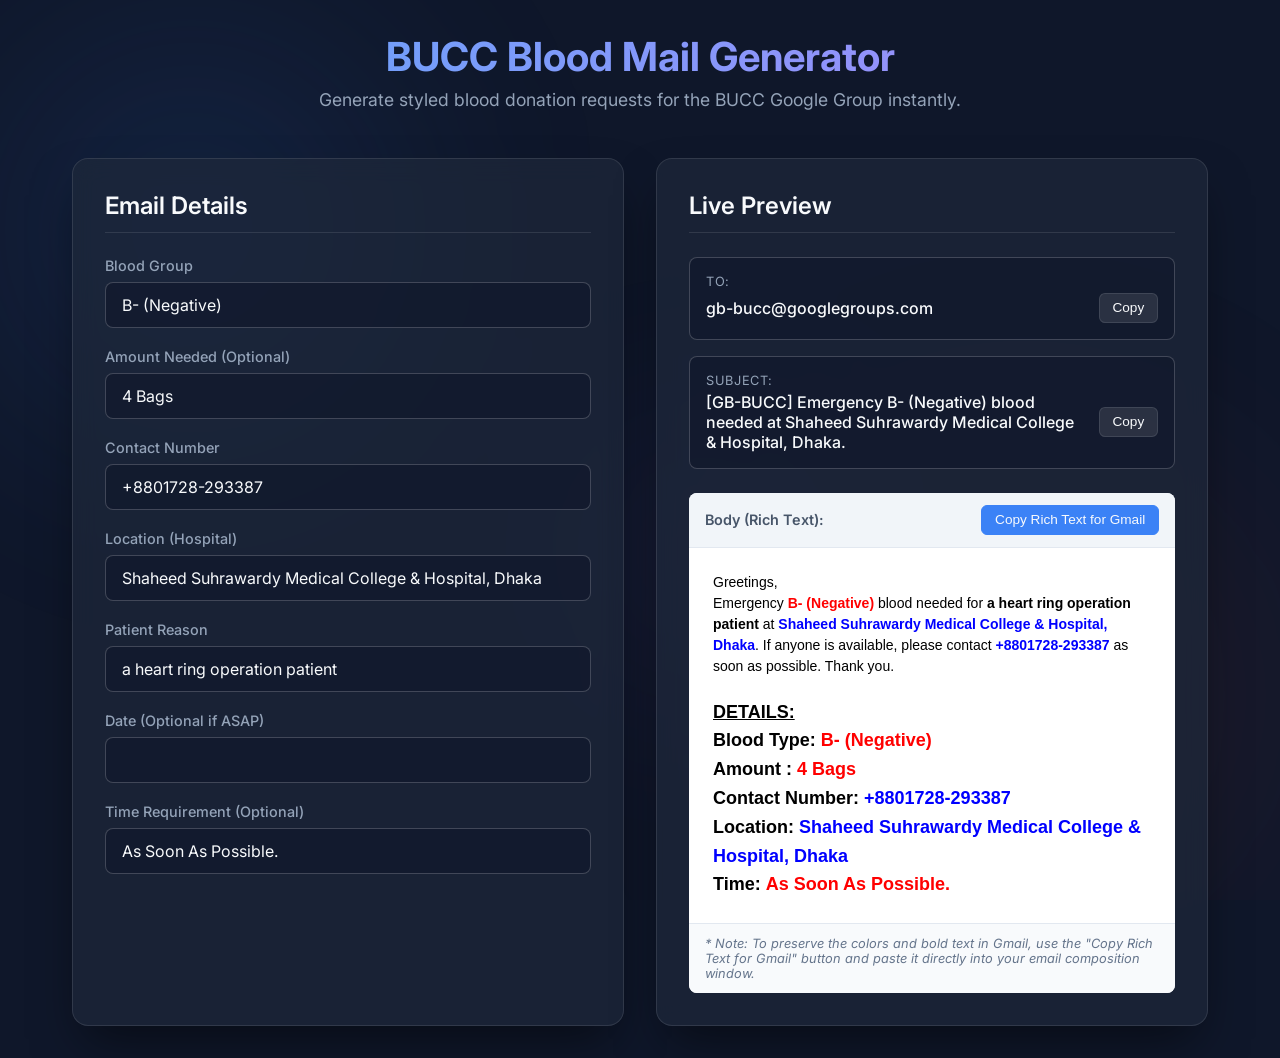
==== index.html @ 95b5dd66 "Initial commit for BUCC Blood Mail Generator" ====
<!DOCTYPE html>
<html lang="en">
<head>
    <meta charset="UTF-8">
    <meta name="viewport" content="width=device-width, initial-scale=1.0">
    <title>BUCC Blood Mail Generator</title>
    <link rel="preconnect" href="https://fonts.googleapis.com">
    <link rel="preconnect" href="https://fonts.gstatic.com" crossorigin>
    <link href="https://fonts.googleapis.com/css2?family=Inter:wght@300;400;500;600;700&display=swap" rel="stylesheet">
    <link rel="stylesheet" href="style.css">
</head>
<body>
    <div class="background-shapes">
        <div class="shape shape-1"></div>
        <div class="shape shape-2"></div>
        <div class="shape shape-3"></div>
    </div>

    <div class="container">
        <header>
            <h1>BUCC Blood Mail Generator</h1>
            <p>Generate styled blood donation requests for the BUCC Google Group instantly.</p>
        </header>

        <main class="app-layout">
            <section class="input-section glass-panel">
                <h2>Email Details</h2>
                <form id="emailForm">
                    <div class="form-group">
                        <label for="bloodGroup">Blood Group</label>
                        <input type="text" id="bloodGroup" value="B- (Negative)" required>
                    </div>

                    <div class="form-group">
                        <label for="amount">Amount Needed (Optional)</label>
                        <input type="text" id="amount" value="4 Bags">
                    </div>
                    
                    <div class="form-group">
                        <label for="phone">Contact Number</label>
                        <input type="text" id="phone" value="+8801728-293387" required>
                    </div>

                    <div class="form-group">
                        <label for="location">Location (Hospital)</label>
                        <input type="text" id="location" value="Shaheed Suhrawardy Medical College & Hospital, Dhaka" required>
                    </div>

                    <div class="form-group">
                        <label for="reason">Patient Reason</label>
                        <input type="text" id="reason" value="a heart ring operation patient" required>
                    </div>

                    <div class="form-group">
                        <label for="date">Date (Optional if ASAP)</label>
                        <input type="text" id="date" value="">
                    </div>

                    <div class="form-group">
                        <label for="time">Time Requirement (Optional)</label>
                        <input type="text" id="time" value="As Soon As Possible.">
                    </div>
                </form>
            </section>

            <section class="preview-section glass-panel">
                <h2>Live Preview</h2>
                
                <div class="preview-block">
                    <div class="preview-header">
                        <span class="label">To:</span>
                        <div class="copy-group">
                            <span class="value">gb-bucc@googlegroups.com</span>
                            <button class="copy-btn" data-copy="gb-bucc@googlegroups.com">Copy</button>
                        </div>
                    </div>
                    
                    <div class="preview-header">
                        <span class="label">Subject:</span>
                        <div class="copy-group">
                            <span class="value" id="previewSubject"></span>
                            <button class="copy-btn" id="copySubjectBtn">Copy</button>
                        </div>
                    </div>
                </div>

                <div class="preview-body-container">
                    <div class="preview-body-header">
                        <span class="label">Body (Rich Text):</span>
                        <button class="copy-btn primary" id="copyBodyBtn">Copy Rich Text for Gmail</button>
                    </div>
                    <div class="preview-content" id="previewBody">
                        <!-- HTML content generated here -->
                    </div>
                    <div class="helper-text">
                        * Note: To preserve the colors and bold text in Gmail, use the "Copy Rich Text for Gmail" button and paste it directly into your email composition window.
                    </div>
                </div>
            </section>
        </main>
    </div>

    <script src="script.js"></script>
</body>
</html>
---- style.css ----
/* style.css */
:root {
    --bg-color: #0f172a;
    --text-main: #f8fafc;
    --text-muted: #94a3b8;
    --glass-bg: rgba(30, 41, 59, 0.7);
    --glass-border: rgba(255, 255, 255, 0.1);
    --primary: #3b82f6;
    --primary-hover: #2563eb;
    --accent: #ef4444;
    --input-bg: rgba(15, 23, 42, 0.6);
    --input-border: rgba(255, 255, 255, 0.2);
}

* {
    box-sizing: border-box;
    margin: 0;
    padding: 0;
}

body {
    font-family: 'Inter', sans-serif;
    background-color: var(--bg-color);
    color: var(--text-main);
    min-height: 100vh;
    display: flex;
    justify-content: center;
    align-items: center;
    overflow-x: hidden;
    position: relative;
    padding: 2rem 0;
}

/* Dynamic Background Shapes */
.background-shapes {
    position: fixed;
    top: 0;
    left: 0;
    width: 100%;
    height: 100%;
    z-index: -1;
    overflow: hidden;
}

.shape {
    position: absolute;
    filter: blur(100px);
    opacity: 0.5;
    animation: float 20s infinite alternate;
}

.shape-1 {
    top: -10%;
    left: -10%;
    width: 50vw;
    height: 50vw;
    background: radial-gradient(circle, rgba(59,130,246,0.3) 0%, rgba(15,23,42,0) 70%);
}

.shape-2 {
    bottom: -20%;
    right: -10%;
    width: 60vw;
    height: 60vw;
    background: radial-gradient(circle, rgba(239,68,68,0.2) 0%, rgba(15,23,42,0) 70%);
    animation-delay: -5s;
}

.shape-3 {
    top: 40%;
    left: 40%;
    width: 30vw;
    height: 30vw;
    background: radial-gradient(circle, rgba(139,92,246,0.2) 0%, rgba(15,23,42,0) 70%);
    animation-delay: -10s;
}

@keyframes float {
    0% { transform: translate(0, 0) scale(1); }
    100% { transform: translate(10%, 10%) scale(1.1); }
}

.container {
    width: 100%;
    max-width: 1200px;
    padding: 0 2rem;
    z-index: 1;
}

header {
    text-align: center;
    margin-bottom: 3rem;
}

header h1 {
    font-size: 2.5rem;
    font-weight: 700;
    background: linear-gradient(to right, #60a5fa, #a78bfa);
    -webkit-background-clip: text;
    -webkit-text-fill-color: transparent;
    margin-bottom: 0.5rem;
}

header p {
    color: var(--text-muted);
    font-size: 1.1rem;
}

.app-layout {
    display: grid;
    grid-template-columns: 1fr 1fr;
    gap: 2rem;
}

@media (max-width: 900px) {
    .app-layout {
        grid-template-columns: 1fr;
    }
}

.glass-panel {
    background: var(--glass-bg);
    backdrop-filter: blur(12px);
    -webkit-backdrop-filter: blur(12px);
    border: 1px solid var(--glass-border);
    border-radius: 16px;
    padding: 2rem;
    box-shadow: 0 25px 50px -12px rgba(0, 0, 0, 0.5);
}

h2 {
    font-size: 1.5rem;
    margin-bottom: 1.5rem;
    font-weight: 600;
    border-bottom: 1px solid var(--glass-border);
    padding-bottom: 0.75rem;
}

.form-group {
    margin-bottom: 1.25rem;
}

.form-group label {
    display: block;
    margin-bottom: 0.5rem;
    font-size: 0.9rem;
    color: var(--text-muted);
    font-weight: 500;
}

.form-group input {
    width: 100%;
    background: var(--input-bg);
    border: 1px solid var(--input-border);
    color: var(--text-main);
    padding: 0.75rem 1rem;
    border-radius: 8px;
    font-size: 1rem;
    font-family: inherit;
    transition: all 0.3s ease;
}

.form-group input:focus {
    outline: none;
    border-color: var(--primary);
    box-shadow: 0 0 0 3px rgba(59, 130, 246, 0.2);
}

/* Preview Section */
.preview-block {
    display: flex;
    flex-direction: column;
    gap: 1rem;
    margin-bottom: 1.5rem;
}

.preview-header {
    background: var(--input-bg);
    padding: 1rem;
    border-radius: 8px;
    border: 1px solid var(--input-border);
}

.preview-header .label {
    display: block;
    font-size: 0.8rem;
    color: var(--text-muted);
    margin-bottom: 0.25rem;
    text-transform: uppercase;
    letter-spacing: 0.05em;
}

.copy-group {
    display: flex;
    justify-content: space-between;
    align-items: center;
    gap: 1rem;
}

.copy-group .value {
    font-weight: 500;
    word-break: break-word;
}

.copy-btn {
    background: rgba(255, 255, 255, 0.1);
    color: var(--text-main);
    border: 1px solid var(--glass-border);
    padding: 0.4rem 0.8rem;
    border-radius: 6px;
    cursor: pointer;
    font-size: 0.85rem;
    font-weight: 500;
    transition: all 0.2s ease;
    white-space: nowrap;
}

.copy-btn:hover {
    background: rgba(255, 255, 255, 0.2);
}

.copy-btn.primary {
    background: var(--primary);
    border-color: var(--primary);
}

.copy-btn.primary:hover {
    background: var(--primary-hover);
}

.copy-btn.success {
    background: #10b981;
    border-color: #10b981;
}

.preview-body-container {
    background: #ffffff;
    color: #000000;
    border-radius: 8px;
    overflow: hidden;
}

.preview-body-header {
    background: #f1f5f9;
    padding: 0.75rem 1rem;
    border-bottom: 1px solid #e2e8f0;
    display: flex;
    justify-content: space-between;
    align-items: center;
}

.preview-body-header .label {
    color: #475569;
    font-weight: 600;
    font-size: 0.9rem;
}

.preview-content {
    padding: 1.5rem;
    font-family: Arial, sans-serif;
    min-height: 250px;
    line-height: 1.5;
}

.helper-text {
    padding: 0.75rem 1rem;
    background: #f8fafc;
    border-top: 1px solid #e2e8f0;
    font-size: 0.8rem;
    color: #64748b;
    font-style: italic;
}
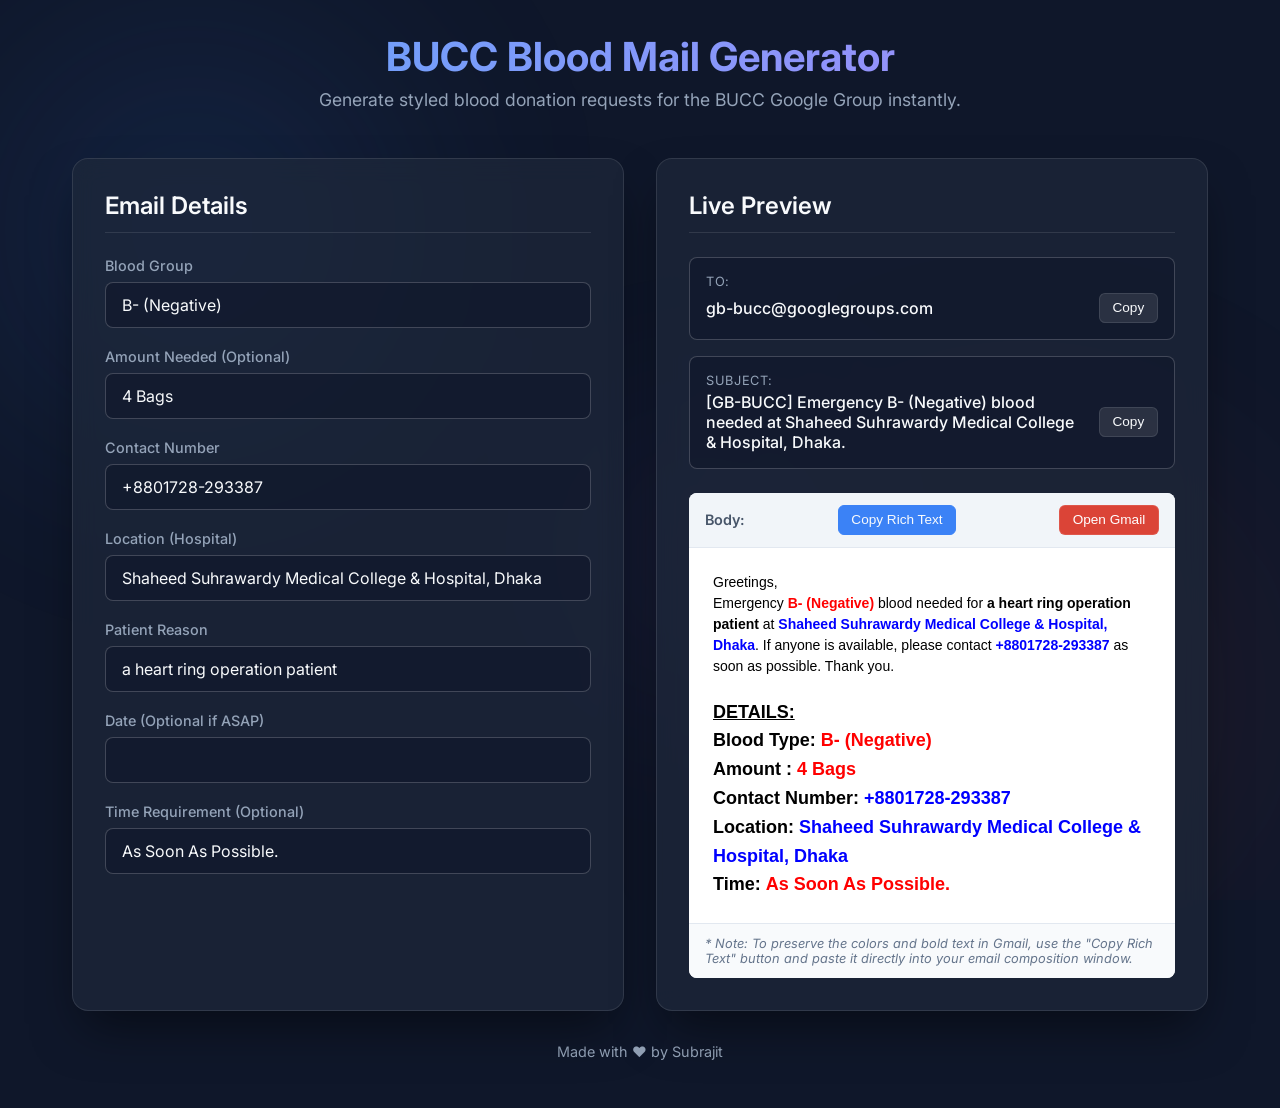
==== commit b1c3f373: "Update app launcher icon and add Made by Subrajit footer" ====
--- a/index.html
+++ b/index.html
@@ -1,5 +1,6 @@
 <!DOCTYPE html>
 <html lang="en">
+
 <head>
     <meta charset="UTF-8">
     <meta name="viewport" content="width=device-width, initial-scale=1.0">
@@ -9,6 +10,7 @@
     <link href="https://fonts.googleapis.com/css2?family=Inter:wght@300;400;500;600;700&display=swap" rel="stylesheet">
     <link rel="stylesheet" href="style.css">
 </head>
+
 <body>
     <div class="background-shapes">
         <div class="shape shape-1"></div>
@@ -35,7 +37,7 @@
                         <label for="amount">Amount Needed (Optional)</label>
                         <input type="text" id="amount" value="4 Bags">
                     </div>
-                    
+
                     <div class="form-group">
                         <label for="phone">Contact Number</label>
                         <input type="text" id="phone" value="+8801728-293387" required>
@@ -43,7 +45,8 @@
 
                     <div class="form-group">
                         <label for="location">Location (Hospital)</label>
-                        <input type="text" id="location" value="Shaheed Suhrawardy Medical College & Hospital, Dhaka" required>
+                        <input type="text" id="location" value="Shaheed Suhrawardy Medical College & Hospital, Dhaka"
+                            required>
                     </div>
 
                     <div class="form-group">
@@ -65,7 +68,7 @@
 
             <section class="preview-section glass-panel">
                 <h2>Live Preview</h2>
-                
+
                 <div class="preview-block">
                     <div class="preview-header">
                         <span class="label">To:</span>
@@ -74,7 +77,7 @@
                             <button class="copy-btn" data-copy="gb-bucc@googlegroups.com">Copy</button>
                         </div>
                     </div>
-                    
+
                     <div class="preview-header">
                         <span class="label">Subject:</span>
                         <div class="copy-group">
@@ -86,20 +89,28 @@
 
                 <div class="preview-body-container">
                     <div class="preview-body-header">
-                        <span class="label">Body (Rich Text):</span>
-                        <button class="copy-btn primary" id="copyBodyBtn">Copy Rich Text for Gmail</button>
+                        <span class="label">Body:</span>
+                        <button class="copy-btn primary" id="copyBodyBtn">Copy Rich Text</button>
+                        <button class="copy-btn" id="openGmailBtn"
+                            style="margin-left: 10px; background: #DB4437; color: white;">Open Gmail</button>
                     </div>
                     <div class="preview-content" id="previewBody">
                         <!-- HTML content generated here -->
                     </div>
                     <div class="helper-text">
-                        * Note: To preserve the colors and bold text in Gmail, use the "Copy Rich Text for Gmail" button and paste it directly into your email composition window.
+                        * Note: To preserve the colors and bold text in Gmail, use the "Copy Rich Text" button
+                        and paste it directly into your email composition window.
                     </div>
                 </div>
             </section>
         </main>
+        
+        <footer style="text-align: center; margin-top: 2rem; padding-bottom: 1rem; color: var(--text-muted); font-size: 0.9rem;">
+            Made with ❤️ by Subrajit
+        </footer>
     </div>
 
     <script src="script.js"></script>
 </body>
-</html>
+
+</html>
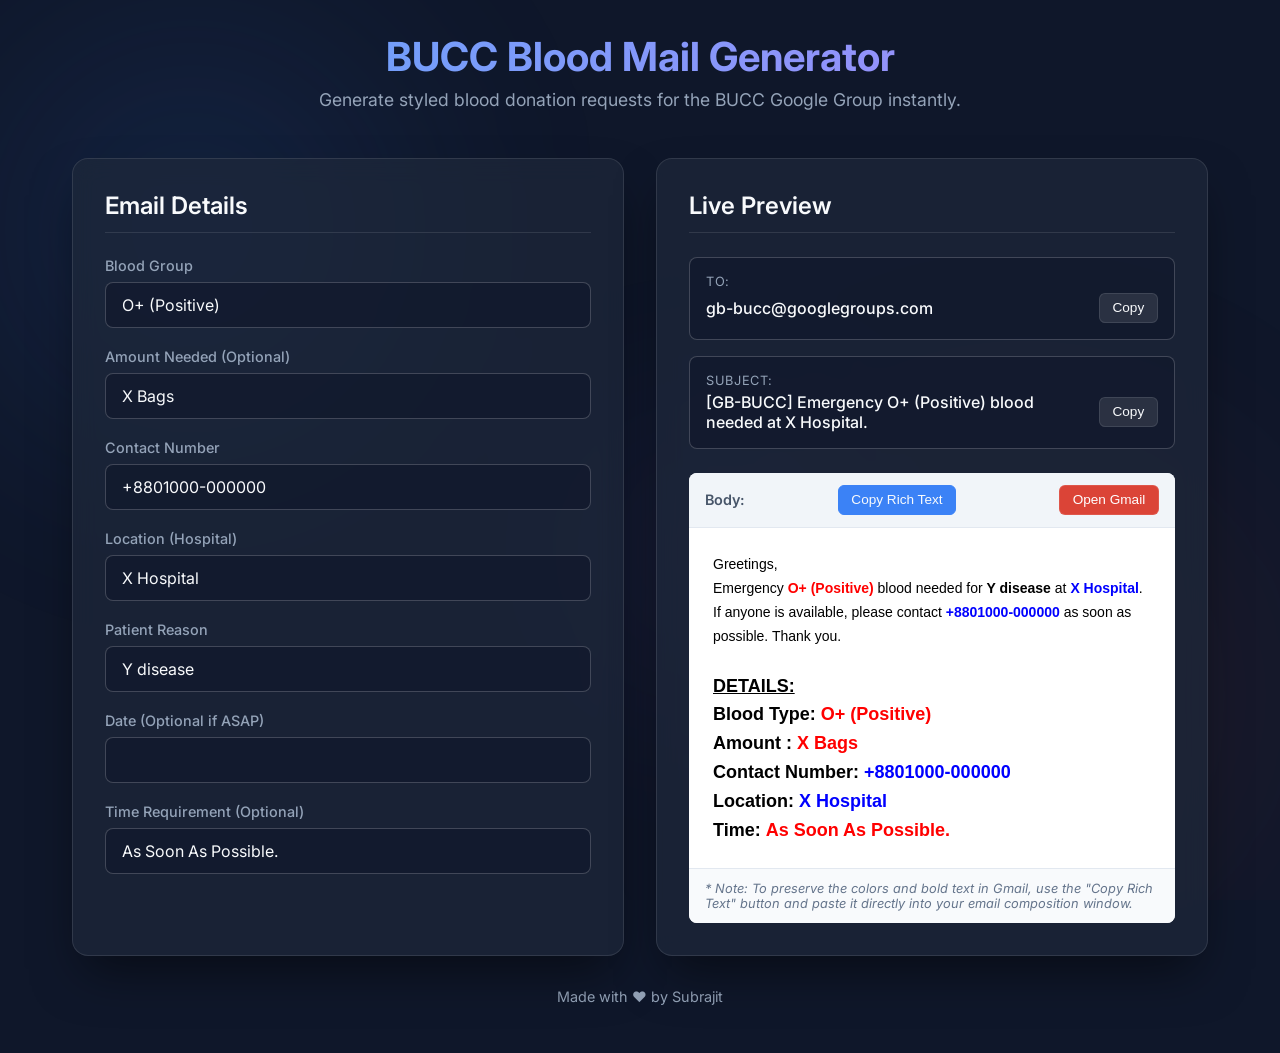
==== commit a98441e8: "Update default dummy data, fix Open Gmail web link, and add favicon" ====
--- a/index.html
+++ b/index.html
@@ -5,6 +5,7 @@
     <meta charset="UTF-8">
     <meta name="viewport" content="width=device-width, initial-scale=1.0">
     <title>BUCC Blood Mail Generator</title>
+    <link rel="icon" href="favicon.png" type="image/png">
     <link rel="preconnect" href="https://fonts.googleapis.com">
     <link rel="preconnect" href="https://fonts.gstatic.com" crossorigin>
     <link href="https://fonts.googleapis.com/css2?family=Inter:wght@300;400;500;600;700&display=swap" rel="stylesheet">
@@ -30,28 +31,28 @@
                 <form id="emailForm">
                     <div class="form-group">
                         <label for="bloodGroup">Blood Group</label>
-                        <input type="text" id="bloodGroup" value="B- (Negative)" required>
+                        <input type="text" id="bloodGroup" value="O+ (Positive)" required>
                     </div>
 
                     <div class="form-group">
                         <label for="amount">Amount Needed (Optional)</label>
-                        <input type="text" id="amount" value="4 Bags">
+                        <input type="text" id="amount" value="X Bags">
                     </div>
 
                     <div class="form-group">
                         <label for="phone">Contact Number</label>
-                        <input type="text" id="phone" value="+8801728-293387" required>
+                        <input type="text" id="phone" value="+8801000-000000" required>
                     </div>
 
                     <div class="form-group">
                         <label for="location">Location (Hospital)</label>
-                        <input type="text" id="location" value="Shaheed Suhrawardy Medical College & Hospital, Dhaka"
+                        <input type="text" id="location" value="X Hospital"
                             required>
                     </div>
 
                     <div class="form-group">
                         <label for="reason">Patient Reason</label>
-                        <input type="text" id="reason" value="a heart ring operation patient" required>
+                        <input type="text" id="reason" value="Y disease" required>
                     </div>
 
                     <div class="form-group">
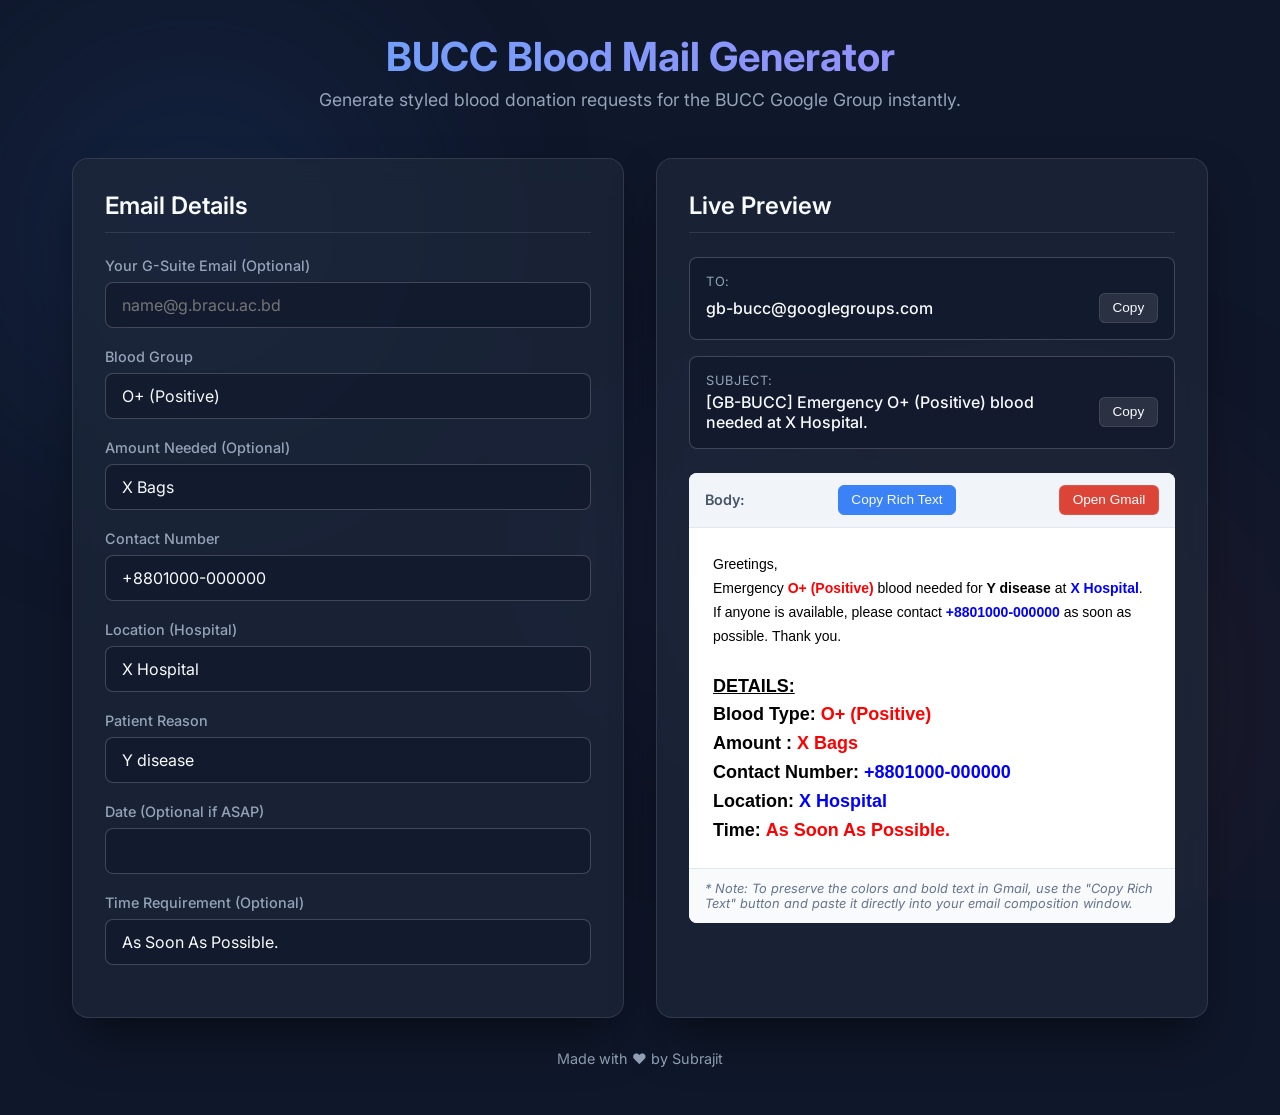
==== commit f310b5e9: "Add Sender Email field for G-Suite account switching" ====
--- a/index.html
+++ b/index.html
@@ -29,6 +29,11 @@
             <section class="input-section glass-panel">
                 <h2>Email Details</h2>
                 <form id="emailForm">
+                    <div class="form-group">
+                        <label for="senderEmail">Your G-Suite Email (Optional)</label>
+                        <input type="email" id="senderEmail" placeholder="name@g.bracu.ac.bd">
+                    </div>
+
                     <div class="form-group">
                         <label for="bloodGroup">Blood Group</label>
                         <input type="text" id="bloodGroup" value="O+ (Positive)" required>
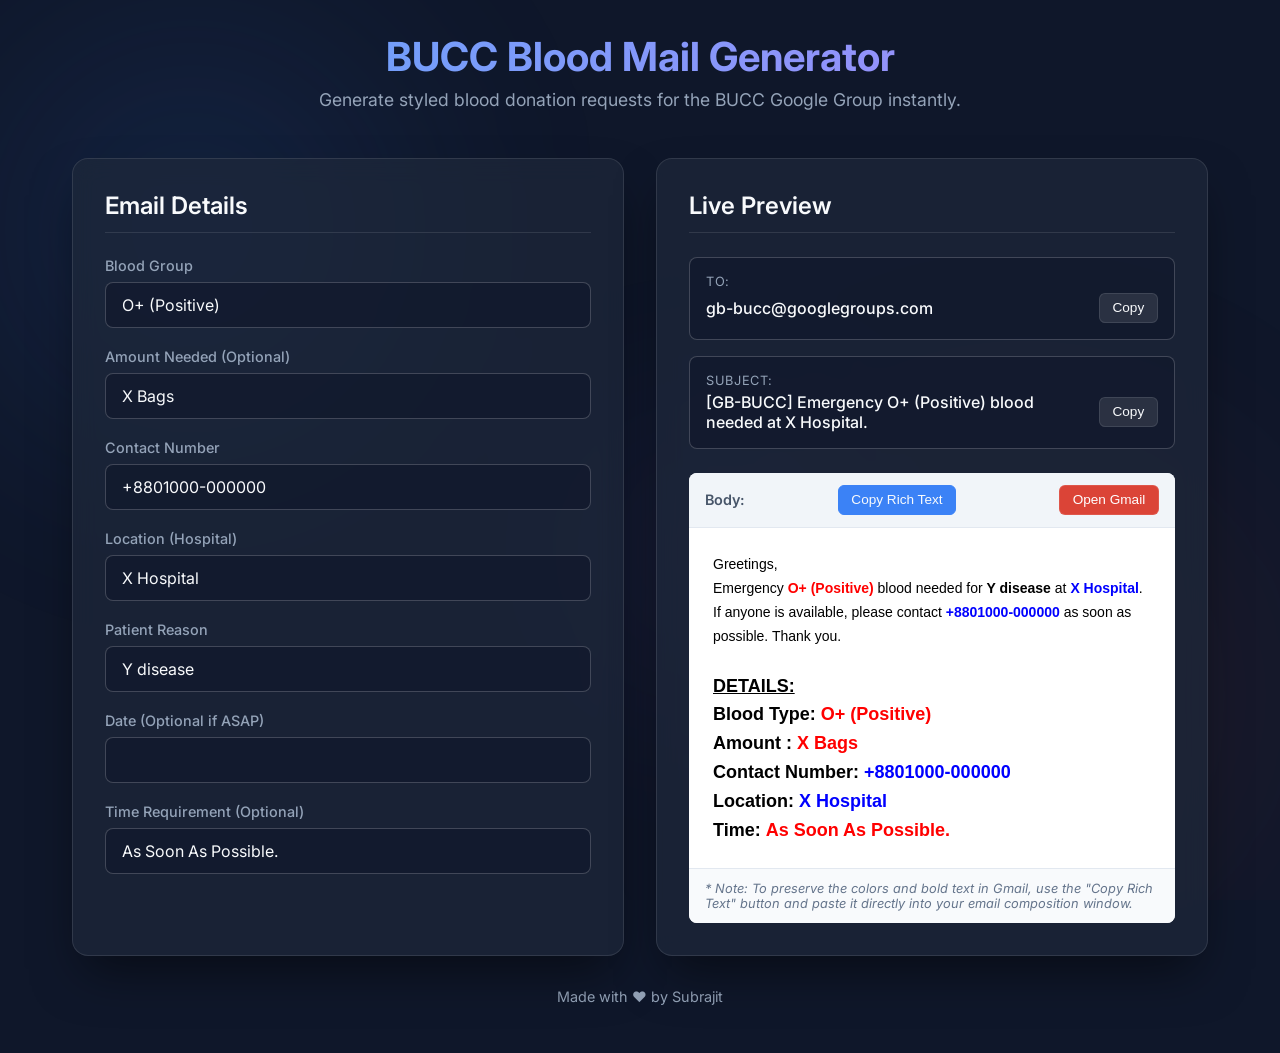
==== commit bb32db72: "Web Polish: Remove sender email field, use Workspace domain routing for desktop, and use mailto fall" ====
--- a/index.html
+++ b/index.html
@@ -30,11 +30,6 @@
                 <h2>Email Details</h2>
                 <form id="emailForm">
                     <div class="form-group">
-                        <label for="senderEmail">Your G-Suite Email (Optional)</label>
-                        <input type="email" id="senderEmail" placeholder="name@g.bracu.ac.bd">
-                    </div>
-
-                    <div class="form-group">
                         <label for="bloodGroup">Blood Group</label>
                         <input type="text" id="bloodGroup" value="O+ (Positive)" required>
                     </div>
@@ -51,8 +46,7 @@
 
                     <div class="form-group">
                         <label for="location">Location (Hospital)</label>
-                        <input type="text" id="location" value="X Hospital"
-                            required>
+                        <input type="text" id="location" value="X Hospital" required>
                     </div>
 
                     <div class="form-group">
@@ -110,8 +104,9 @@
                 </div>
             </section>
         </main>
-        
-        <footer style="text-align: center; margin-top: 2rem; padding-bottom: 1rem; color: var(--text-muted); font-size: 0.9rem;">
+
+        <footer
+            style="text-align: center; margin-top: 2rem; padding-bottom: 1rem; color: var(--text-muted); font-size: 0.9rem;">
             Made with ❤️ by Subrajit
         </footer>
     </div>
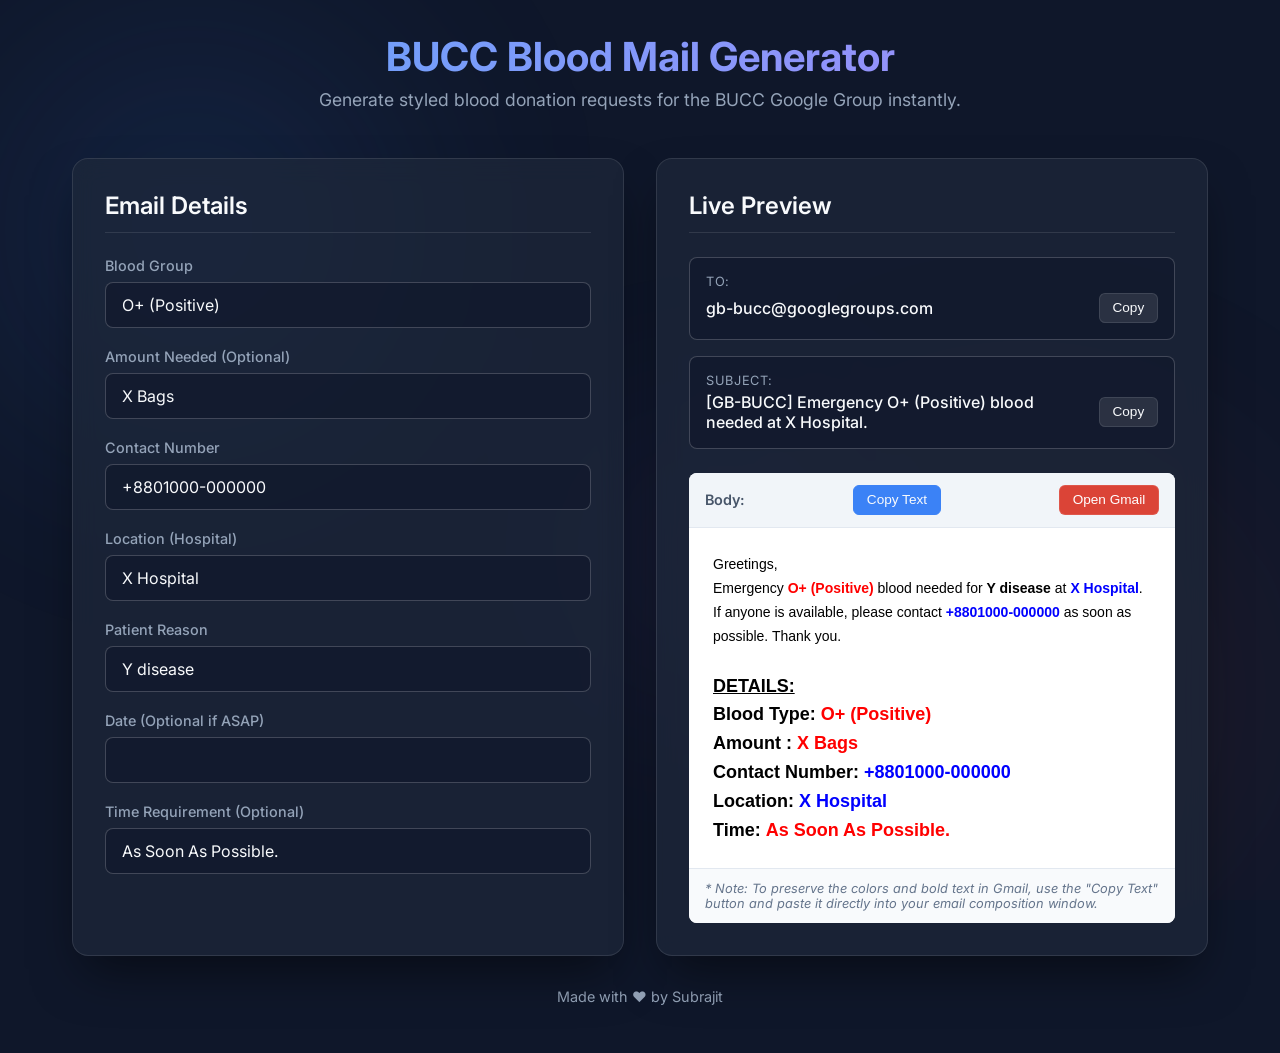
==== commit d63f7e72: "Web Only: Use googlegmail scheme for iOS, and change copy button wording" ====
--- a/index.html
+++ b/index.html
@@ -90,7 +90,7 @@
                 <div class="preview-body-container">
                     <div class="preview-body-header">
                         <span class="label">Body:</span>
-                        <button class="copy-btn primary" id="copyBodyBtn">Copy Rich Text</button>
+                        <button class="copy-btn primary" id="copyBodyBtn">Copy Text</button>
                         <button class="copy-btn" id="openGmailBtn"
                             style="margin-left: 10px; background: #DB4437; color: white;">Open Gmail</button>
                     </div>
@@ -98,7 +98,7 @@
                         <!-- HTML content generated here -->
                     </div>
                     <div class="helper-text">
-                        * Note: To preserve the colors and bold text in Gmail, use the "Copy Rich Text" button
+                        * Note: To preserve the colors and bold text in Gmail, use the "Copy Text" button
                         and paste it directly into your email composition window.
                     </div>
                 </div>
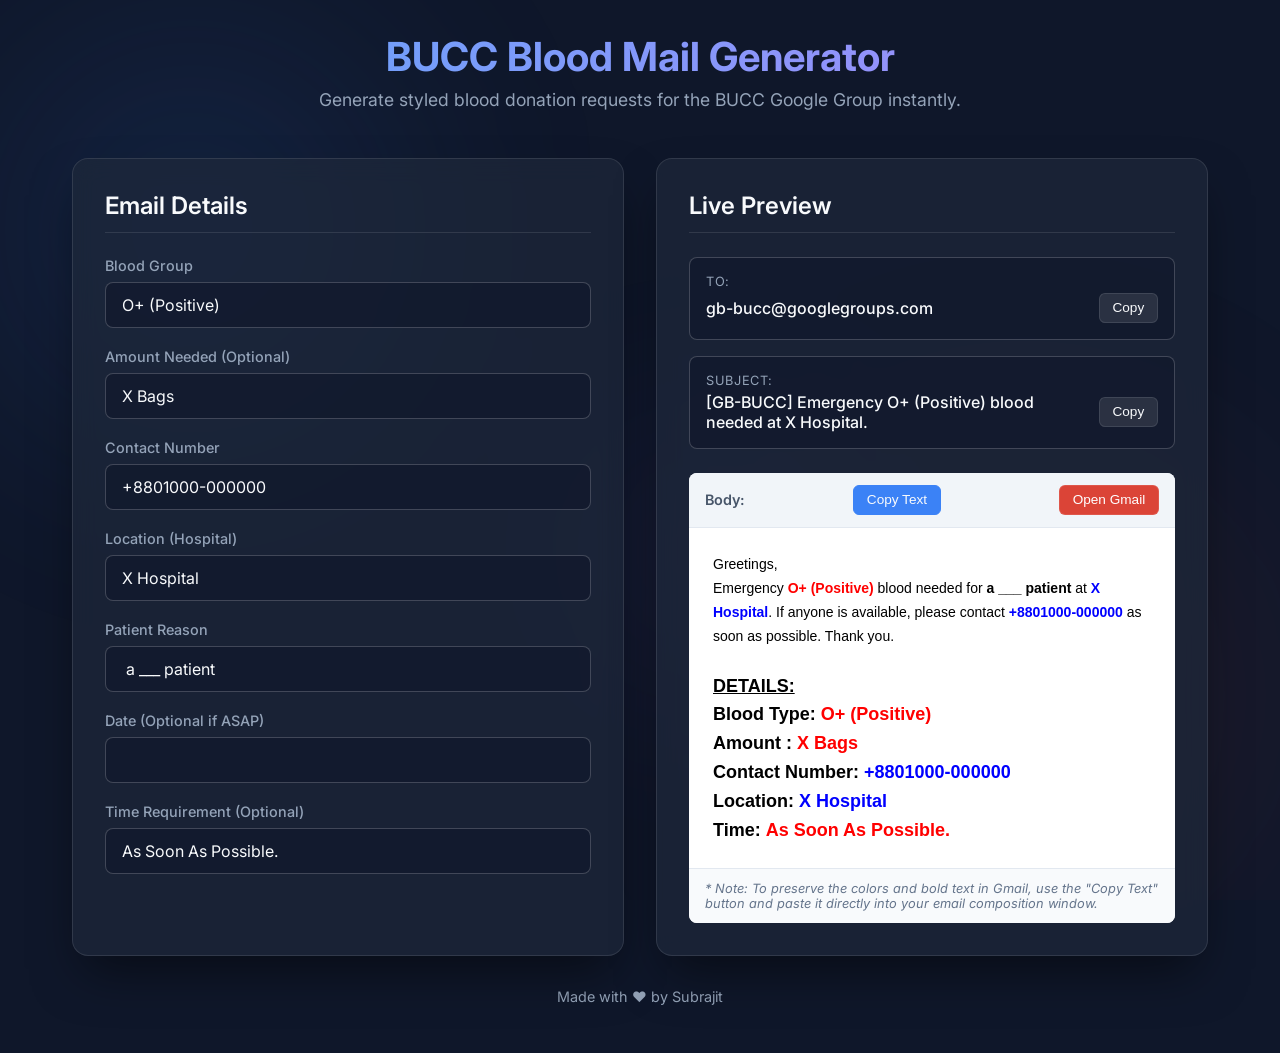
==== commit 5069175e: "Update input value for patient reason field" ====
--- a/index.html
+++ b/index.html
@@ -51,7 +51,7 @@
 
                     <div class="form-group">
                         <label for="reason">Patient Reason</label>
-                        <input type="text" id="reason" value="Y disease" required>
+                        <input type="text" id="reason" value=" a ___ patient" required>
                     </div>
 
                     <div class="form-group">
@@ -114,4 +114,4 @@
     <script src="script.js"></script>
 </body>
 
-</html>+</html>
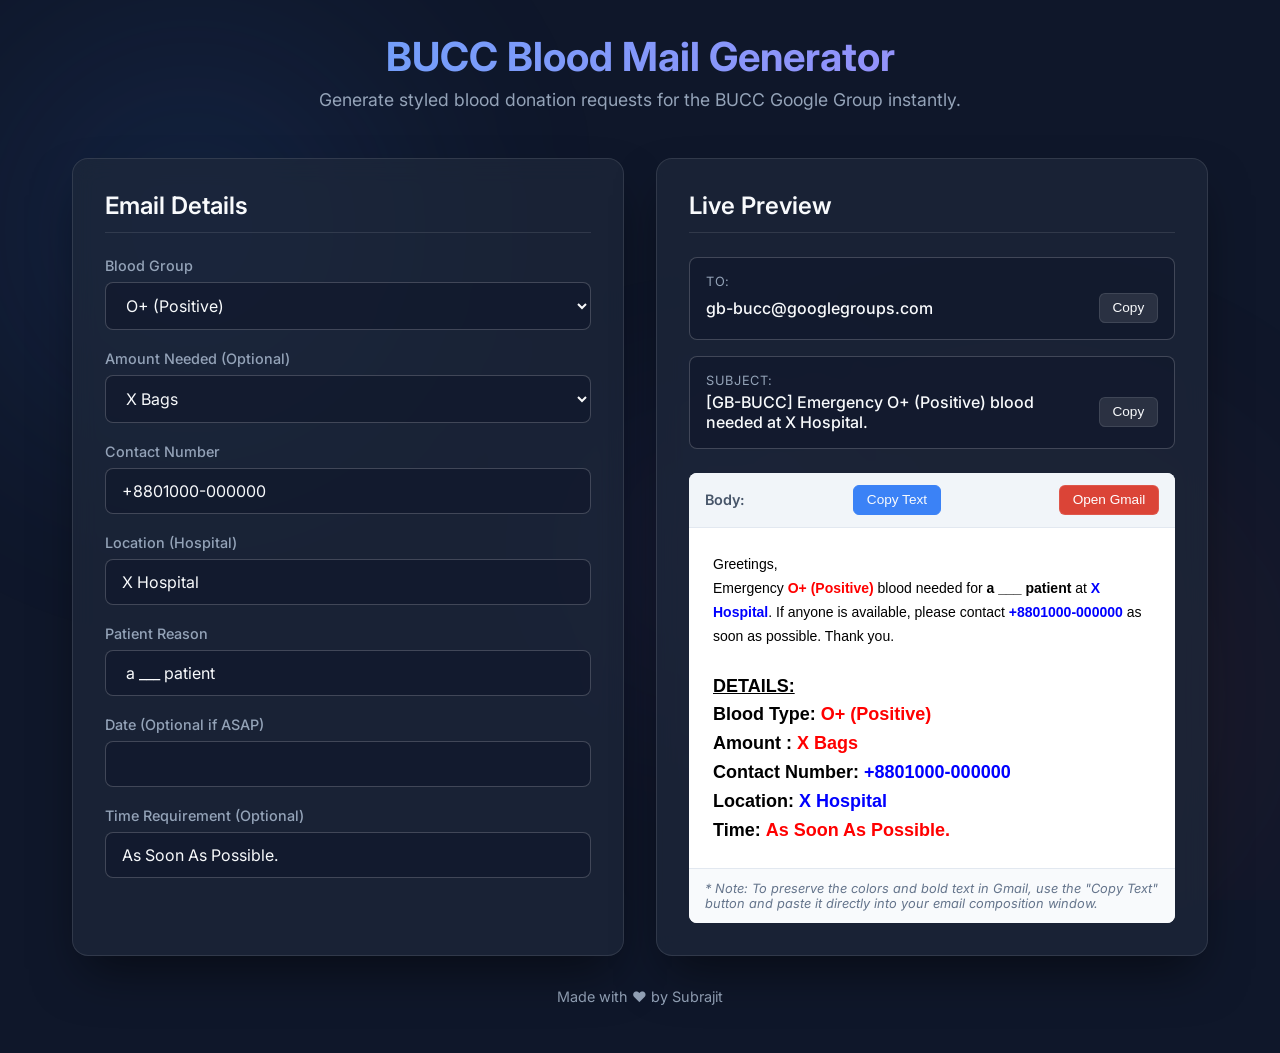
==== commit 75b5af12: "feat: add dropdowns to main web app" ====
--- a/index.html
+++ b/index.html
@@ -31,12 +31,28 @@
                 <form id="emailForm">
                     <div class="form-group">
                         <label for="bloodGroup">Blood Group</label>
-                        <input type="text" id="bloodGroup" value="O+ (Positive)" required>
+                        <select id="bloodGroup" required>
+                            <option value="A+ (Positive)">A+ (Positive)</option>
+                            <option value="A- (Negative)">A- (Negative)</option>
+                            <option value="B+ (Positive)">B+ (Positive)</option>
+                            <option value="B- (Negative)">B- (Negative)</option>
+                            <option value="O+ (Positive)" selected>O+ (Positive)</option>
+                            <option value="O- (Negative)">O- (Negative)</option>
+                            <option value="AB+ (Positive)">AB+ (Positive)</option>
+                            <option value="AB- (Negative)">AB- (Negative)</option>
+                        </select>
                     </div>
 
                     <div class="form-group">
                         <label for="amount">Amount Needed (Optional)</label>
-                        <input type="text" id="amount" value="X Bags">
+                        <select id="amount">
+                            <option value="1 Bag">1 Bag</option>
+                            <option value="2 Bags">2 Bags</option>
+                            <option value="3 Bags">3 Bags</option>
+                            <option value="4 Bags">4 Bags</option>
+                            <option value="5 Bags">5 Bags</option>
+                            <option value="X Bags" selected>X Bags</option>
+                        </select>
                     </div>
 
                     <div class="form-group">
--- a/style.css
+++ b/style.css
@@ -27,6 +27,8 @@
     justify-content: center;
     align-items: center;
     overflow-x: hidden;
+    overscroll-behavior: none;
+    touch-action: pan-y;
     position: relative;
     padding: 2rem 0;
 }
@@ -148,7 +150,8 @@
     font-weight: 500;
 }
 
-.form-group input {
+.form-group input,
+.form-group select {
     width: 100%;
     background: var(--input-bg);
     border: 1px solid var(--input-border);
@@ -160,10 +163,16 @@
     transition: all 0.3s ease;
 }
 
-.form-group input:focus {
+.form-group input:focus,
+.form-group select:focus {
     outline: none;
     border-color: var(--primary);
     box-shadow: 0 0 0 3px rgba(59, 130, 246, 0.2);
+}
+
+.form-group select option {
+    background: var(--bg-color);
+    color: var(--text-main);
 }
 
 /* Preview Section */
